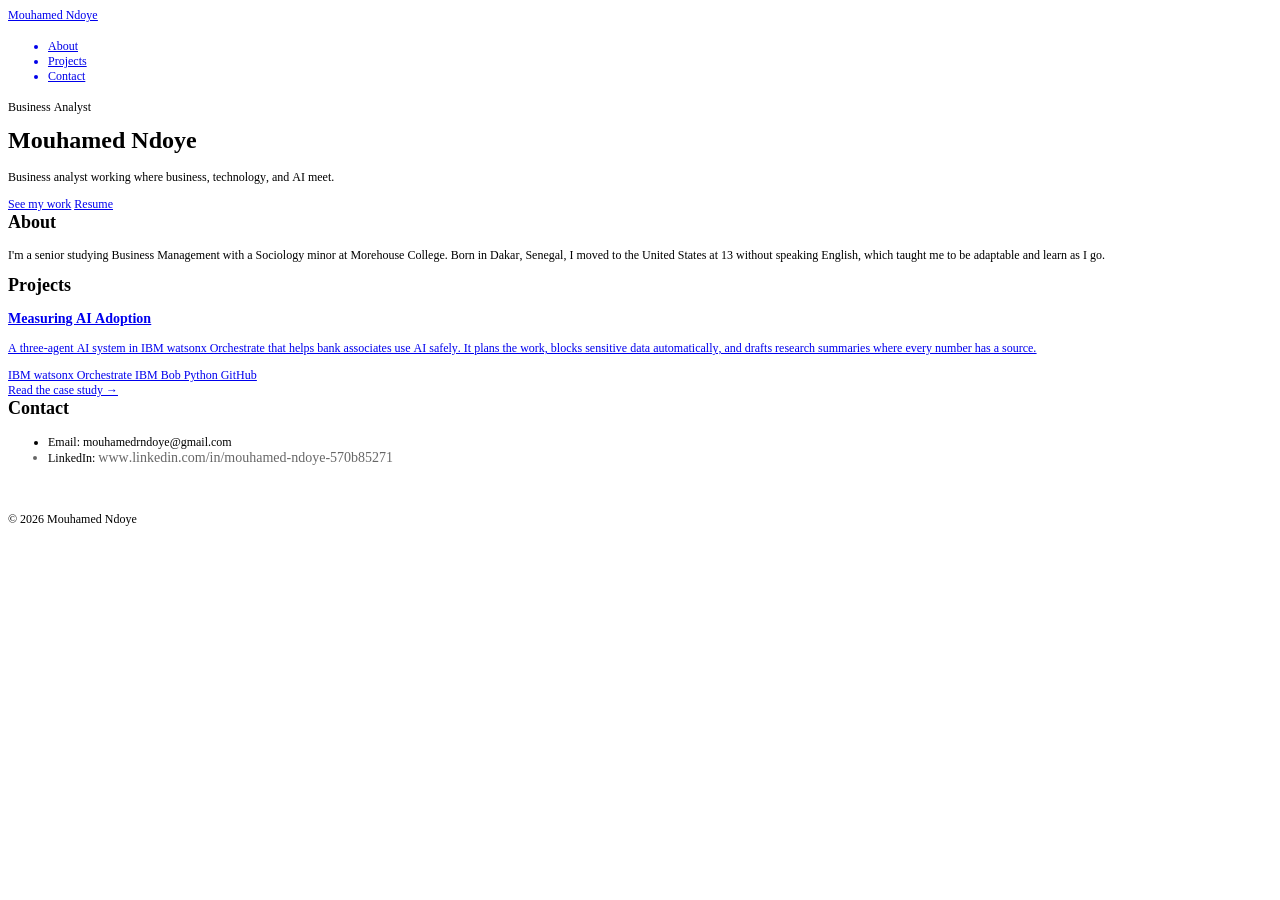
==== index.html @ 70a5a9fd "Add files via upload" ====
<!DOCTYPE html PUBLIC "-//W3C//DTD HTML 4.01//EN" "http://www.w3.org/TR/html4/strict.dtd">
<html>
<head>
  <meta http-equiv="Content-Type" content="text/html; charset=utf-8">
  <meta http-equiv="Content-Style-Type" content="text/css">
  <title></title>
  <meta name="Description" content="Mouhamed Ndoye, business analyst working where business, technology, and AI meet.">
  <meta name="Generator" content="Cocoa HTML Writer">
  <meta name="CocoaVersion" content="2575.7">
  <style type="text/css">
    p.p1 {margin: 0.0px 0.0px 0.0px 0.0px; font: 12.0px Times; color: #0000e9; -webkit-text-stroke: #0000e9}
    p.p2 {margin: 0.0px 0.0px 12.0px 0.0px; font: 12.0px Times; -webkit-text-stroke: #000000}
    p.p6 {margin: 0.0px 0.0px 12.0px 0.0px; font: 12.0px Times; color: #0000e9; -webkit-text-stroke: #0000e9}
    p.p7 {margin: 0.0px 0.0px 0.0px 0.0px; font: 12.0px Times; -webkit-text-stroke: #000000}
    p.p9 {margin: 0.0px 0.0px 0.0px 0.0px; font: 12.0px Times; -webkit-text-stroke: #000000; min-height: 14.0px}
    li.li1 {margin: 0.0px 0.0px 0.0px 0.0px; font: 12.0px Times; color: #0000e9; -webkit-text-stroke: #0000e9}
    li.li7 {margin: 0.0px 0.0px 0.0px 0.0px; font: 12.0px Times; -webkit-text-stroke: #000000}
    li.li8 {margin: 0.0px 0.0px 0.0px 0.0px; font: 14.0px 'Times New Roman'; color: #000000; color: rgba(0, 0, 0, 0.6); -webkit-text-stroke: rgba(0, 0, 0, 0.6)}
    span.s1 {text-decoration: underline ; font-kerning: none}
    span.s2 {-webkit-text-stroke: 0px #000000}
    span.s3 {font-kerning: none}
    span.s4 {font-kerning: none; color: #000000; -webkit-text-stroke: 0px #000000}
    span.s5 {text-decoration: underline ; font-kerning: none; -webkit-text-stroke: 0px #0000e9}
    span.s6 {font: 14.0px Times; text-decoration: underline ; font-kerning: none}
    span.s7 {font: 12.0px 'Times New Roman'; text-decoration: underline ; font-kerning: none}
    span.s8 {font: 12.0px Times; color: #000000; -webkit-text-stroke: 0px #000000}
    span.s9 {font: 12.0px Times; font-kerning: none; color: #000000; -webkit-text-stroke: 0px #000000}
    span.s10 {font-kerning: none; background-color: #ffffff}
    ul.ul1 {list-style-type: disc}
  </style>
</head>
<body>
<p class="p1"><span class="s1"><a href="file:///Users/summer2025/Documents/mouhamedrndoye-glitch.github.io./index.html">Mouhamed Ndoye</a></span></p>
<ul class="ul1">
  <li class="li1"><span class="s2"></span><span class="s1">About</span></li>
  <li class="li1"><span class="s2"></span><span class="s1">Projects</span></li>
  <li class="li1"><span class="s2"></span><span class="s1">Contact</span></li>
</ul>
<p class="p2"><span class="s3">Business Analyst</span></p>
<h1 style="margin: 0.0px 0.0px 16.1px 0.0px; font: 24.0px Times; -webkit-text-stroke: #000000"><span class="s3"><b>Mouhamed Ndoye</b></span></h1>
<p class="p2"><span class="s3">Business analyst working where business, technology, and AI meet.</span></p>
<p class="p1"><span class="s1">See my work</span><span class="s4"> <a href="file:///Users/summer2025/Documents/mouhamedrndoye-glitch.github.io./resume.pdf"><span class="s5">Resume</span></a></span></p>
<h2 style="margin: 0.0px 0.0px 14.9px 0.0px; font: 18.0px Times; -webkit-text-stroke: #000000"><span class="s3"><b>About</b></span></h2>
<p class="p2"><span class="s3">I'm a senior studying Business Management with a Sociology minor at Morehouse College. Born in Dakar, Senegal, I moved to the United States at 13 without speaking English, which taught me to be adaptable and learn as I go.</span></p>
<h2 style="margin: 0.0px 0.0px 14.9px 0.0px; font: 18.0px Times; -webkit-text-stroke: #000000"><span class="s3"><b>Projects</b></span></h2>
<h3 style="margin: 0.0px 0.0px 14.0px 0.0px; font: 14.0px Times; color: #0000e9; -webkit-text-stroke: #0000e9"><span class="s1"><a href="file:///Users/summer2025/Documents/mouhamedrndoye-glitch.github.io./case-study.html"><b>Measuring AI Adoption</b><span class="s6"><b></b></span></a></span></h3>
<p class="p6"><span class="s1"><a href="file:///Users/summer2025/Documents/mouhamedrndoye-glitch.github.io./case-study.html">A three-agent AI system in IBM watsonx Orchestrate that helps bank associates use AI safely. It plans the work, blocks sensitive data automatically, and drafts research summaries where every number has a source.</a></span></p>
<p class="p1"><span class="s1"><a href="file:///Users/summer2025/Documents/mouhamedrndoye-glitch.github.io./case-study.html">IBM watsonx Orchestrate IBM Bob Python GitHub</a></span></p>
<p class="p1"><span class="s1"><a href="file:///Users/summer2025/Documents/mouhamedrndoye-glitch.github.io./case-study.html">Read the case study <span class="s7">→</span></a></span></p>
<h2 style="margin: 0.0px 0.0px 14.9px 0.0px; font: 18.0px Times; -webkit-text-stroke: #000000"><span class="s3"><b>Contact</b></span></h2>
<ul class="ul1">
  <li class="li7"><span class="s2"></span><span class="s3">Email: mouhamedrndoye@gmail.com</span></li>
  <li class="li8"><span class="s8"></span><span class="s9">LinkedIn: </span><span class="s10">www.linkedin.com/in/mouhamed-ndoye-570b85271</span></li>
</ul>
<p class="p9"><span class="s3"></span><br></p>
<p class="p9"><span class="s3"></span><br></p>
<p class="p7"><span class="s3">© 2026 Mouhamed Ndoye</span></p>
</body>
</html>
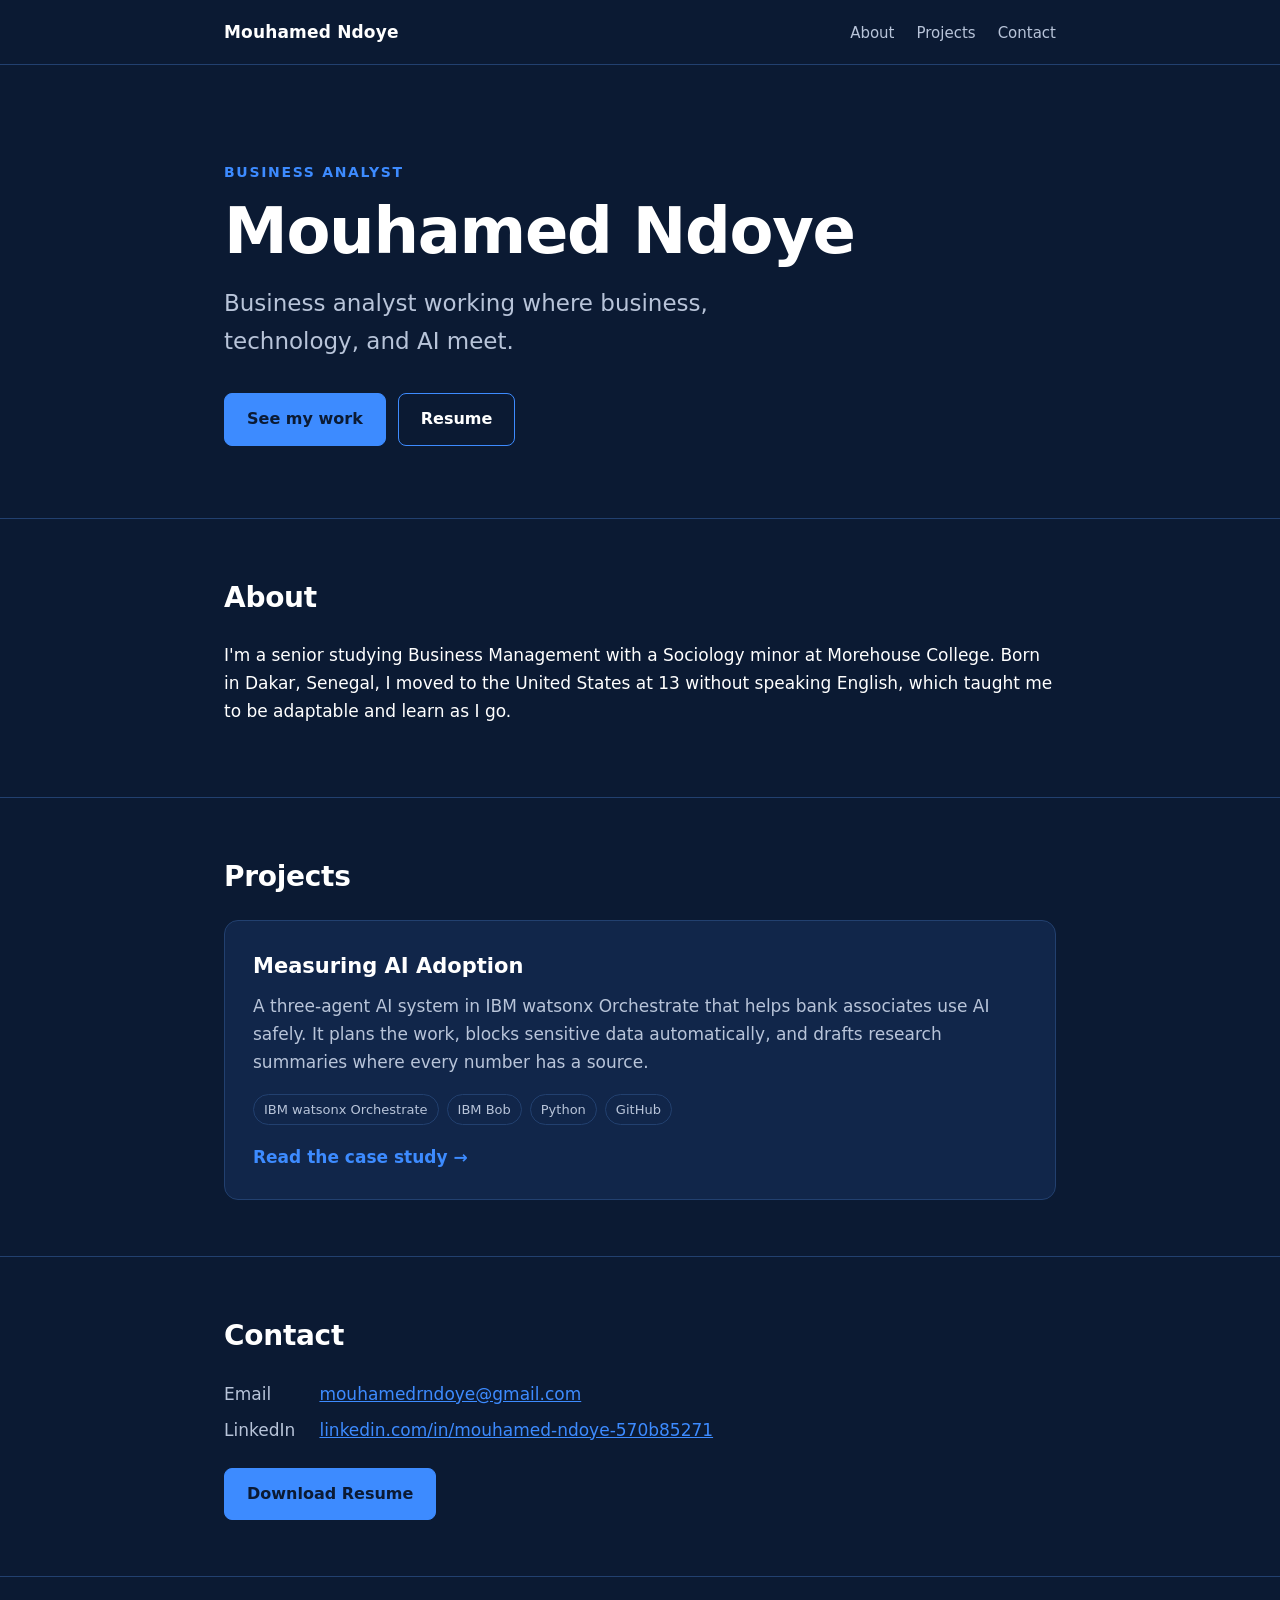
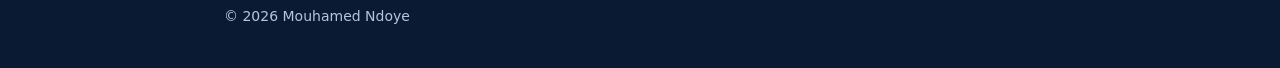
==== commit 8b5e8a82: "Add files via upload" ====
--- a/index.html
+++ b/index.html
@@ -1,59 +1,75 @@
-<!DOCTYPE html PUBLIC "-//W3C//DTD HTML 4.01//EN" "http://www.w3.org/TR/html4/strict.dtd">
-<html>
+<!DOCTYPE html>
+<html lang="en">
 <head>
-  <meta http-equiv="Content-Type" content="text/html; charset=utf-8">
-  <meta http-equiv="Content-Style-Type" content="text/css">
-  <title></title>
-  <meta name="Description" content="Mouhamed Ndoye, business analyst working where business, technology, and AI meet.">
-  <meta name="Generator" content="Cocoa HTML Writer">
-  <meta name="CocoaVersion" content="2575.7">
-  <style type="text/css">
-    p.p1 {margin: 0.0px 0.0px 0.0px 0.0px; font: 12.0px Times; color: #0000e9; -webkit-text-stroke: #0000e9}
-    p.p2 {margin: 0.0px 0.0px 12.0px 0.0px; font: 12.0px Times; -webkit-text-stroke: #000000}
-    p.p6 {margin: 0.0px 0.0px 12.0px 0.0px; font: 12.0px Times; color: #0000e9; -webkit-text-stroke: #0000e9}
-    p.p7 {margin: 0.0px 0.0px 0.0px 0.0px; font: 12.0px Times; -webkit-text-stroke: #000000}
-    p.p9 {margin: 0.0px 0.0px 0.0px 0.0px; font: 12.0px Times; -webkit-text-stroke: #000000; min-height: 14.0px}
-    li.li1 {margin: 0.0px 0.0px 0.0px 0.0px; font: 12.0px Times; color: #0000e9; -webkit-text-stroke: #0000e9}
-    li.li7 {margin: 0.0px 0.0px 0.0px 0.0px; font: 12.0px Times; -webkit-text-stroke: #000000}
-    li.li8 {margin: 0.0px 0.0px 0.0px 0.0px; font: 14.0px 'Times New Roman'; color: #000000; color: rgba(0, 0, 0, 0.6); -webkit-text-stroke: rgba(0, 0, 0, 0.6)}
-    span.s1 {text-decoration: underline ; font-kerning: none}
-    span.s2 {-webkit-text-stroke: 0px #000000}
-    span.s3 {font-kerning: none}
-    span.s4 {font-kerning: none; color: #000000; -webkit-text-stroke: 0px #000000}
-    span.s5 {text-decoration: underline ; font-kerning: none; -webkit-text-stroke: 0px #0000e9}
-    span.s6 {font: 14.0px Times; text-decoration: underline ; font-kerning: none}
-    span.s7 {font: 12.0px 'Times New Roman'; text-decoration: underline ; font-kerning: none}
-    span.s8 {font: 12.0px Times; color: #000000; -webkit-text-stroke: 0px #000000}
-    span.s9 {font: 12.0px Times; font-kerning: none; color: #000000; -webkit-text-stroke: 0px #000000}
-    span.s10 {font-kerning: none; background-color: #ffffff}
-    ul.ul1 {list-style-type: disc}
-  </style>
+  <meta charset="UTF-8">
+  <meta name="viewport" content="width=device-width, initial-scale=1">
+  <title>Mouhamed Ndoye</title>
+  <meta name="description" content="Mouhamed Ndoye, business analyst working where business, technology, and AI meet.">
+  <link rel="stylesheet" href="style.css">
 </head>
 <body>
-<p class="p1"><span class="s1"><a href="file:///Users/summer2025/Documents/mouhamedrndoye-glitch.github.io./index.html">Mouhamed Ndoye</a></span></p>
-<ul class="ul1">
-  <li class="li1"><span class="s2"></span><span class="s1">About</span></li>
-  <li class="li1"><span class="s2"></span><span class="s1">Projects</span></li>
-  <li class="li1"><span class="s2"></span><span class="s1">Contact</span></li>
-</ul>
-<p class="p2"><span class="s3">Business Analyst</span></p>
-<h1 style="margin: 0.0px 0.0px 16.1px 0.0px; font: 24.0px Times; -webkit-text-stroke: #000000"><span class="s3"><b>Mouhamed Ndoye</b></span></h1>
-<p class="p2"><span class="s3">Business analyst working where business, technology, and AI meet.</span></p>
-<p class="p1"><span class="s1">See my work</span><span class="s4"> <a href="file:///Users/summer2025/Documents/mouhamedrndoye-glitch.github.io./resume.pdf"><span class="s5">Resume</span></a></span></p>
-<h2 style="margin: 0.0px 0.0px 14.9px 0.0px; font: 18.0px Times; -webkit-text-stroke: #000000"><span class="s3"><b>About</b></span></h2>
-<p class="p2"><span class="s3">I'm a senior studying Business Management with a Sociology minor at Morehouse College. Born in Dakar, Senegal, I moved to the United States at 13 without speaking English, which taught me to be adaptable and learn as I go.</span></p>
-<h2 style="margin: 0.0px 0.0px 14.9px 0.0px; font: 18.0px Times; -webkit-text-stroke: #000000"><span class="s3"><b>Projects</b></span></h2>
-<h3 style="margin: 0.0px 0.0px 14.0px 0.0px; font: 14.0px Times; color: #0000e9; -webkit-text-stroke: #0000e9"><span class="s1"><a href="file:///Users/summer2025/Documents/mouhamedrndoye-glitch.github.io./case-study.html"><b>Measuring AI Adoption</b><span class="s6"><b></b></span></a></span></h3>
-<p class="p6"><span class="s1"><a href="file:///Users/summer2025/Documents/mouhamedrndoye-glitch.github.io./case-study.html">A three-agent AI system in IBM watsonx Orchestrate that helps bank associates use AI safely. It plans the work, blocks sensitive data automatically, and drafts research summaries where every number has a source.</a></span></p>
-<p class="p1"><span class="s1"><a href="file:///Users/summer2025/Documents/mouhamedrndoye-glitch.github.io./case-study.html">IBM watsonx Orchestrate IBM Bob Python GitHub</a></span></p>
-<p class="p1"><span class="s1"><a href="file:///Users/summer2025/Documents/mouhamedrndoye-glitch.github.io./case-study.html">Read the case study <span class="s7">→</span></a></span></p>
-<h2 style="margin: 0.0px 0.0px 14.9px 0.0px; font: 18.0px Times; -webkit-text-stroke: #000000"><span class="s3"><b>Contact</b></span></h2>
-<ul class="ul1">
-  <li class="li7"><span class="s2"></span><span class="s3">Email: mouhamedrndoye@gmail.com</span></li>
-  <li class="li8"><span class="s8"></span><span class="s9">LinkedIn: </span><span class="s10">www.linkedin.com/in/mouhamed-ndoye-570b85271</span></li>
-</ul>
-<p class="p9"><span class="s3"></span><br></p>
-<p class="p9"><span class="s3"></span><br></p>
-<p class="p7"><span class="s3">© 2026 Mouhamed Ndoye</span></p>
+  <nav>
+    <div class="wrap">
+      <a class="brand" href="index.html">Mouhamed Ndoye</a>
+      <ul>
+        <li><a href="#about">About</a></li>
+        <li><a href="#projects">Projects</a></li>
+        <li><a href="#contact">Contact</a></li>
+      </ul>
+    </div>
+  </nav>
+
+  <header class="hero">
+    <div class="wrap">
+      <p class="eyebrow">Business Analyst</p>
+      <h1>Mouhamed Ndoye</h1>
+      <p class="lede">Business analyst working where business, technology, and AI meet.</p>
+      <div class="buttons">
+        <a class="btn btn-primary" href="#projects">See my work</a>
+        <a class="btn btn-ghost" href="resume.pdf" target="_blank" rel="noopener">Resume</a>
+      </div>
+    </div>
+  </header>
+
+  <main>
+    <section id="about">
+      <div class="wrap">
+        <h2>About</h2>
+        <p>I'm a senior studying Business Management with a Sociology minor at Morehouse College. Born in Dakar, Senegal, I moved to the United States at 13 without speaking English, which taught me to be adaptable and learn as I go.</p>
+      </div>
+    </section>
+
+    <section id="projects">
+      <div class="wrap">
+        <h2>Projects</h2>
+        <a class="card" href="case-study.html">
+          <h3>Measuring AI Adoption</h3>
+          <p>A three-agent AI system in IBM watsonx Orchestrate that helps bank associates use AI safely. It plans the work, blocks sensitive data automatically, and drafts research summaries where every number has a source.</p>
+          <div class="tags">
+            <span class="tag">IBM watsonx Orchestrate</span>
+            <span class="tag">IBM Bob</span>
+            <span class="tag">Python</span>
+            <span class="tag">GitHub</span>
+          </div>
+          <span class="more">Read the case study &rarr;</span>
+        </a>
+      </div>
+    </section>
+
+    <section id="contact">
+      <div class="wrap">
+        <h2>Contact</h2>
+        <ul class="contact">
+          <li><span>Email</span> <a href="mailto:mouhamedrndoye@gmail.com">mouhamedrndoye@gmail.com</a></li>
+          <li><span>LinkedIn</span> <a href="https://www.linkedin.com/in/mouhamed-ndoye-570b85271" target="_blank" rel="noopener">linkedin.com/in/mouhamed-ndoye-570b85271</a></li>
+        </ul>
+        <a class="btn btn-primary" href="resume.pdf" target="_blank" rel="noopener">Download Resume</a>
+      </div>
+    </section>
+  </main>
+
+  <footer>
+    <div class="wrap">&copy; 2026 Mouhamed Ndoye</div>
+  </footer>
 </body>
 </html>
--- a/style.css
+++ b/style.css
@@ -0,0 +1,196 @@
+:root {
+  --bg: #0b1a33;
+  --bg-2: #11264a;
+  --line: #22406f;
+  --text: #ffffff;
+  --muted: #b8c4d9;
+  --accent: #3d8bff;
+  --accent-ink: #0b1a33;
+}
+
+* { box-sizing: border-box; }
+
+html { scroll-behavior: smooth; }
+
+body {
+  margin: 0;
+  background: var(--bg);
+  color: var(--text);
+  font-family: "Inter", system-ui, -apple-system, "Segoe UI", Roboto, sans-serif;
+  font-size: 17px;
+  line-height: 1.65;
+}
+
+a { color: var(--accent); }
+
+.wrap {
+  max-width: 880px;
+  margin: 0 auto;
+  padding: 0 24px;
+}
+
+/* Navigation */
+nav {
+  border-bottom: 1px solid var(--line);
+}
+nav .wrap {
+  display: flex;
+  align-items: center;
+  justify-content: space-between;
+  gap: 16px;
+  padding-top: 18px;
+  padding-bottom: 18px;
+}
+nav .brand {
+  color: var(--text);
+  font-weight: 700;
+  text-decoration: none;
+  letter-spacing: 0.01em;
+}
+nav ul {
+  list-style: none;
+  display: flex;
+  gap: 22px;
+  margin: 0;
+  padding: 0;
+}
+nav ul a {
+  color: var(--muted);
+  text-decoration: none;
+  font-size: 15px;
+}
+nav ul a:hover { color: var(--text); }
+
+/* Hero */
+.hero {
+  padding: 96px 0 72px;
+}
+.eyebrow {
+  color: var(--accent);
+  font-size: 14px;
+  font-weight: 600;
+  letter-spacing: 0.12em;
+  text-transform: uppercase;
+  margin: 0 0 14px;
+}
+h1 {
+  font-size: clamp(40px, 7vw, 64px);
+  line-height: 1.05;
+  margin: 0 0 20px;
+  letter-spacing: -0.02em;
+}
+.lede {
+  font-size: clamp(19px, 2.6vw, 23px);
+  color: var(--muted);
+  max-width: 34ch;
+  margin: 0 0 32px;
+}
+
+/* Sections */
+section { padding: 56px 0; border-top: 1px solid var(--line); }
+h2 {
+  font-size: 28px;
+  margin: 0 0 20px;
+  letter-spacing: -0.01em;
+}
+h3 { font-size: 21px; margin: 0 0 8px; }
+p { margin: 0 0 16px; }
+.muted { color: var(--muted); }
+
+/* Buttons */
+.buttons { display: flex; flex-wrap: wrap; gap: 12px; }
+.btn {
+  display: inline-block;
+  padding: 12px 22px;
+  border-radius: 8px;
+  font-weight: 600;
+  font-size: 16px;
+  text-decoration: none;
+  border: 1.5px solid var(--accent);
+  transition: background 0.15s, color 0.15s;
+}
+.btn-primary { background: var(--accent); color: var(--accent-ink); }
+.btn-primary:hover { background: #6aa6ff; border-color: #6aa6ff; }
+.btn-ghost { background: transparent; color: var(--text); }
+.btn-ghost:hover { background: var(--accent); color: var(--accent-ink); }
+
+/* Project card */
+.card {
+  display: block;
+  background: var(--bg-2);
+  border: 1px solid var(--line);
+  border-radius: 14px;
+  padding: 28px;
+  color: var(--text);
+  text-decoration: none;
+  transition: border-color 0.15s, transform 0.15s;
+}
+.card:hover { border-color: var(--accent); transform: translateY(-2px); }
+.card p { color: var(--muted); }
+.tags { display: flex; flex-wrap: wrap; gap: 8px; margin: 18px 0; }
+.tag {
+  font-size: 13px;
+  padding: 4px 10px;
+  border-radius: 999px;
+  border: 1px solid var(--line);
+  color: var(--muted);
+}
+.card .more { color: var(--accent); font-weight: 600; }
+
+/* Contact list */
+.contact { list-style: none; padding: 0; margin: 0 0 24px; }
+.contact li { margin-bottom: 8px; }
+.contact span { color: var(--muted); display: inline-block; min-width: 90px; }
+
+/* Case study */
+.meta { color: var(--muted); margin-bottom: 28px; }
+.meta strong { color: var(--text); }
+.case ol, .case ul { padding-left: 22px; margin: 0 0 16px; }
+.case li { margin-bottom: 8px; }
+
+.flow {
+  display: grid;
+  grid-template-columns: repeat(4, 1fr);
+  gap: 10px;
+  margin: 28px 0 12px;
+}
+.step {
+  background: var(--bg-2);
+  border: 1px solid var(--line);
+  border-radius: 10px;
+  padding: 14px;
+  font-size: 15px;
+}
+.step b { display: block; color: var(--accent); font-size: 13px; letter-spacing: 0.08em; text-transform: uppercase; margin-bottom: 4px; }
+.caption { font-size: 15px; color: var(--muted); }
+
+table {
+  width: 100%;
+  border-collapse: collapse;
+  margin: 8px 0 16px;
+  font-size: 16px;
+}
+th, td {
+  text-align: left;
+  vertical-align: top;
+  padding: 12px 14px;
+  border-bottom: 1px solid var(--line);
+}
+th { color: var(--accent); font-size: 14px; text-transform: uppercase; letter-spacing: 0.06em; }
+
+footer {
+  border-top: 1px solid var(--line);
+  padding: 28px 0 40px;
+  color: var(--muted);
+  font-size: 14px;
+}
+
+/* Phones */
+@media (max-width: 640px) {
+  body { font-size: 16px; }
+  .wrap { padding: 0 16px; }
+  nav ul { gap: 14px; }
+  .hero { padding: 64px 0 48px; }
+  .flow { grid-template-columns: 1fr 1fr; }
+  th, td { padding: 10px 8px; }
+}
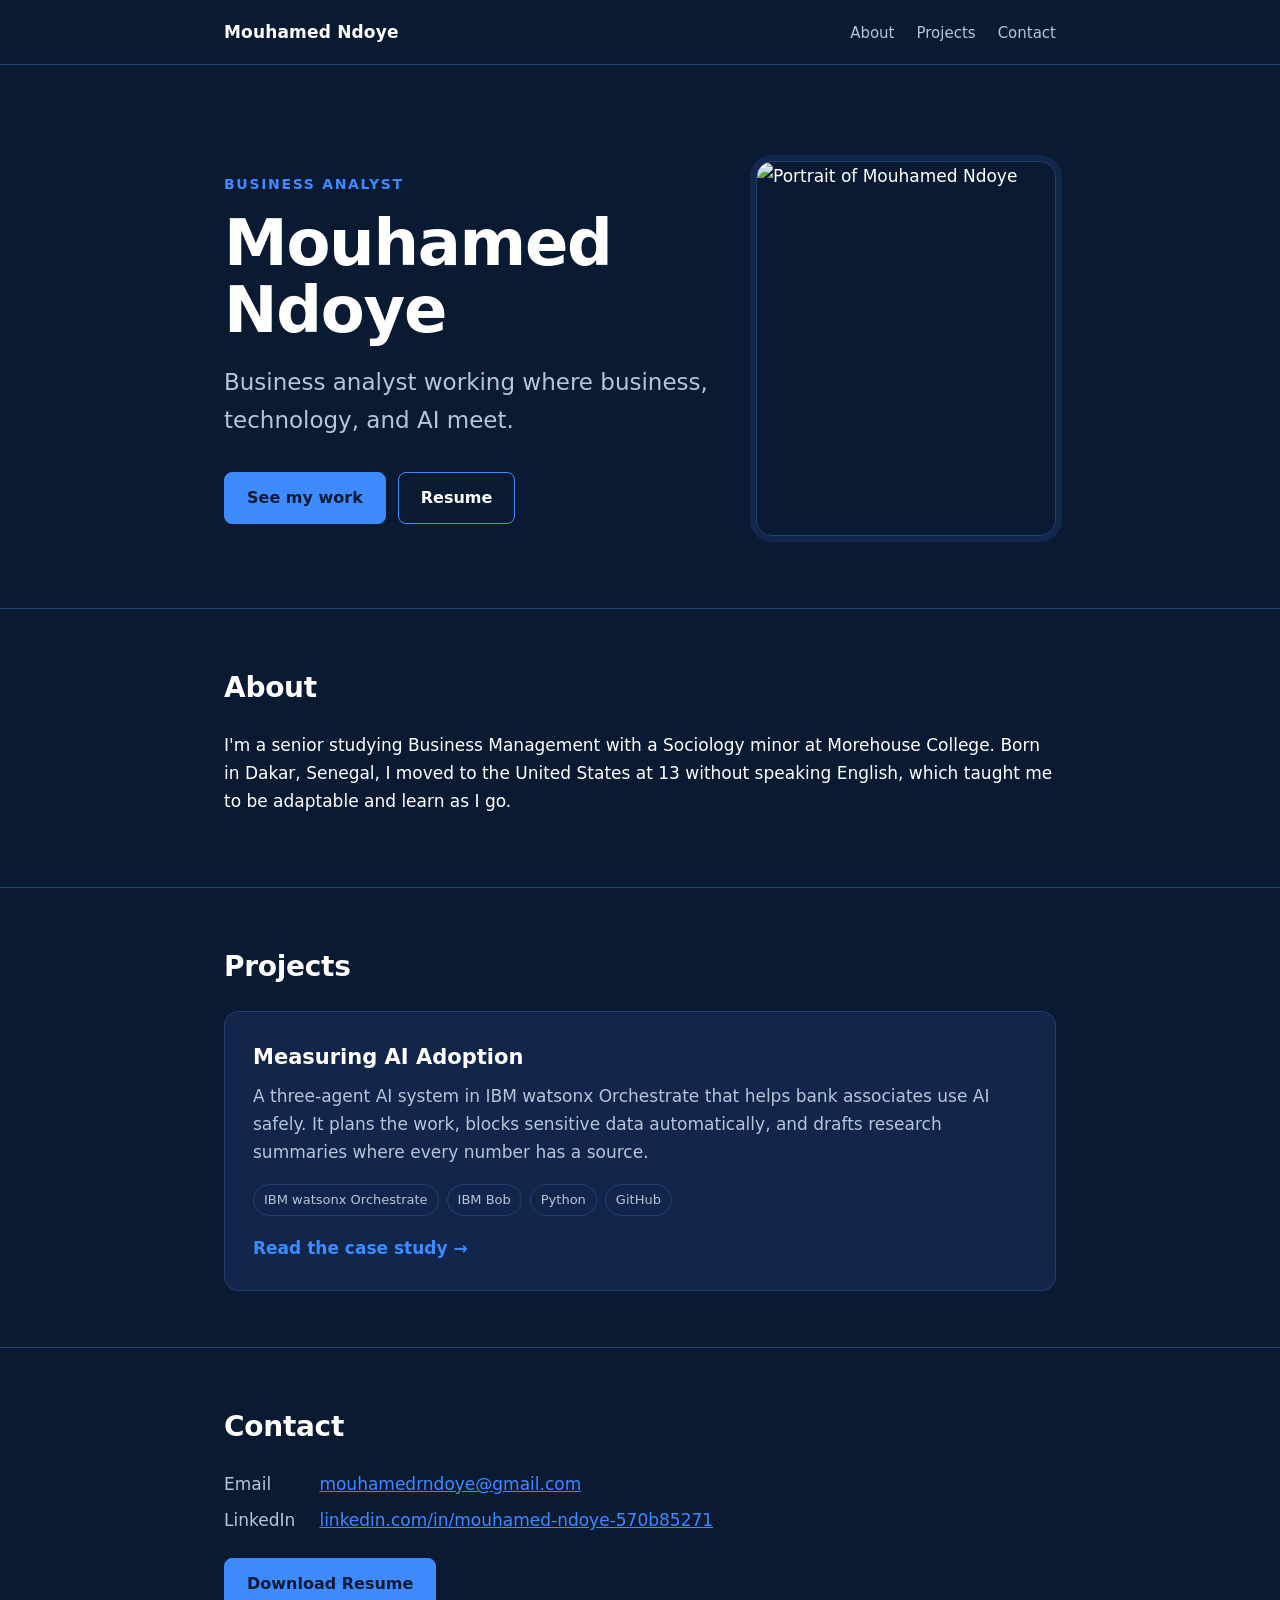
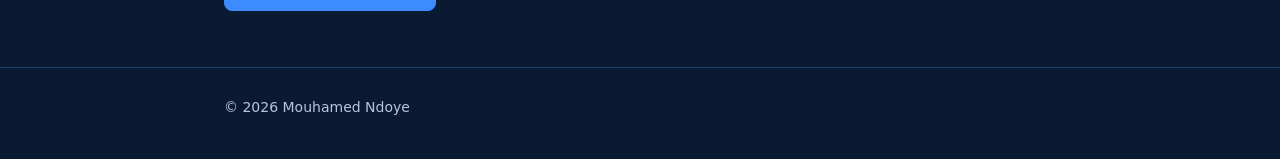
==== commit 2d4f30b4: "Add files via upload" ====
--- a/index.html
+++ b/index.html
@@ -20,14 +20,17 @@
   </nav>
 
   <header class="hero">
-    <div class="wrap">
-      <p class="eyebrow">Business Analyst</p>
-      <h1>Mouhamed Ndoye</h1>
-      <p class="lede">Business analyst working where business, technology, and AI meet.</p>
-      <div class="buttons">
-        <a class="btn btn-primary" href="#projects">See my work</a>
-        <a class="btn btn-ghost" href="resume.pdf" target="_blank" rel="noopener">Resume</a>
+    <div class="wrap hero-grid">
+      <div>
+        <p class="eyebrow">Business Analyst</p>
+        <h1>Mouhamed Ndoye</h1>
+        <p class="lede">Business analyst working where business, technology, and AI meet.</p>
+        <div class="buttons">
+          <a class="btn btn-primary" href="#projects">See my work</a>
+          <a class="btn btn-ghost" href="resume.pdf" target="_blank" rel="noopener">Resume</a>
+        </div>
       </div>
+      <img class="portrait" src="photo.jpg" alt="Portrait of Mouhamed Ndoye">
     </div>
   </header>
 
--- a/style.css
+++ b/style.css
@@ -86,6 +86,22 @@
   margin: 0 0 32px;
 }
 
+.hero-grid {
+  display: grid;
+  grid-template-columns: 1fr 300px;
+  gap: 48px;
+  align-items: center;
+}
+.portrait {
+  width: 100%;
+  aspect-ratio: 4 / 5;
+  object-fit: cover;
+  object-position: center top;
+  border-radius: 16px;
+  border: 1px solid var(--line);
+  box-shadow: 0 0 0 6px rgba(61, 139, 255, 0.12);
+}
+
 /* Sections */
 section { padding: 56px 0; border-top: 1px solid var(--line); }
 h2 {
@@ -190,7 +206,9 @@
   body { font-size: 16px; }
   .wrap { padding: 0 16px; }
   nav ul { gap: 14px; }
-  .hero { padding: 64px 0 48px; }
+  .hero { padding: 48px 0 48px; }
+  .hero-grid { grid-template-columns: 1fr; gap: 32px; }
+  .portrait { max-width: 260px; order: -1; }
   .flow { grid-template-columns: 1fr 1fr; }
   th, td { padding: 10px 8px; }
 }
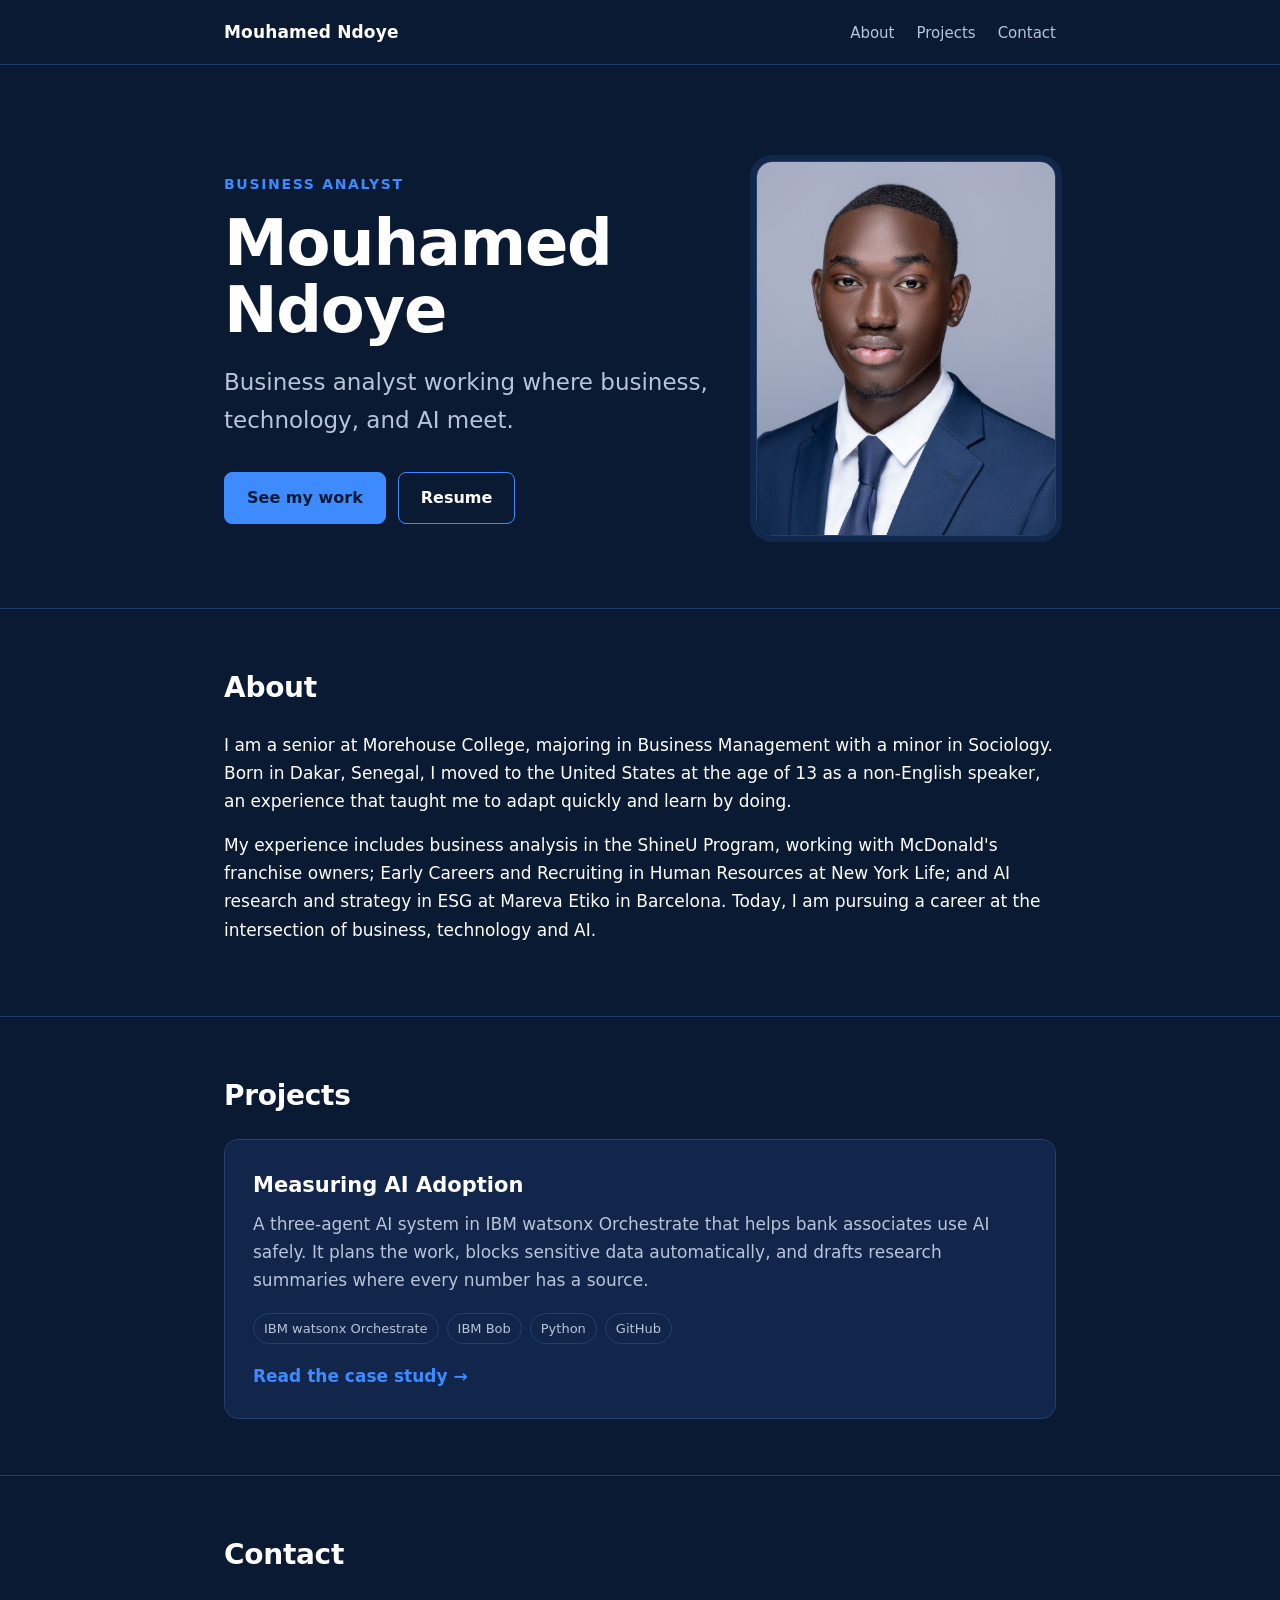
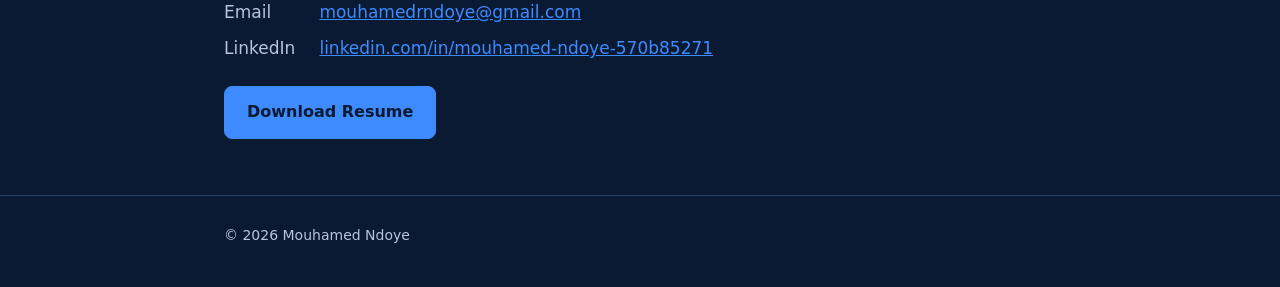
==== commit bc585090: "Add files via upload" ====
--- a/index.html
+++ b/index.html
@@ -38,7 +38,8 @@
     <section id="about">
       <div class="wrap">
         <h2>About</h2>
-        <p>I'm a senior studying Business Management with a Sociology minor at Morehouse College. Born in Dakar, Senegal, I moved to the United States at 13 without speaking English, which taught me to be adaptable and learn as I go.</p>
+        <p>I am a senior at Morehouse College, majoring in Business Management with a minor in Sociology. Born in Dakar, Senegal, I moved to the United States at the age of 13 as a non-English speaker, an experience that taught me to adapt quickly and learn by doing.</p>
+        <p>My experience includes business analysis in the ShineU Program, working with McDonald's franchise owners; Early Careers and Recruiting in Human Resources at New York Life; and AI research and strategy in ESG at Mareva Etiko in Barcelona. Today, I am pursuing a career at the intersection of business, technology and AI.</p>
       </div>
     </section>
 
